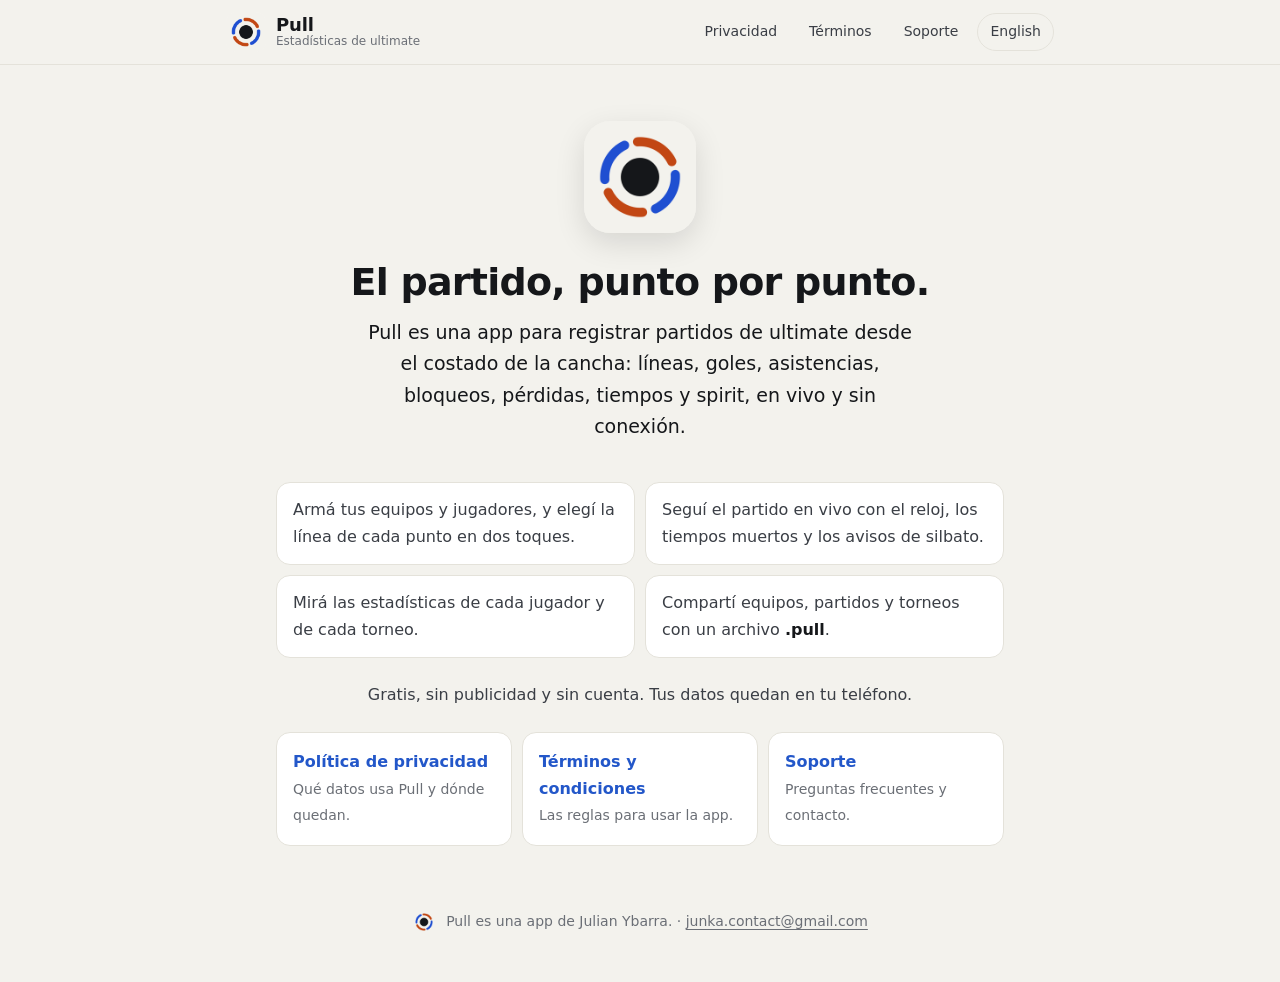
==== pull/index.html @ 29eddbca "feat(pull): add privacy policy, terms and support pages Spanish by default with an English version u" ====
<!doctype html>
<html lang="es">
<head>
<meta charset="utf-8">
<meta name="viewport" content="width=device-width, initial-scale=1">
<title>Pull: estadísticas de ultimate</title>
<meta name="description" content="Pull registra partidos, líneas y estadísticas de ultimate frisbee desde el costado de la cancha.">
<link rel="icon" type="image/png" href="assets/favicon.png">
<link rel="stylesheet" href="assets/site.css">
</head>
<body>
<header class="top">
  <div class="bar">
    <a class="brand" href="./"><img src="assets/icon.png" alt="" width="40" height="40"><span><b>Pull</b><small>Estadísticas de ultimate</small></span></a>
    <nav><a href="privacy/">Privacidad</a><a href="terms/">Términos</a><a href="support/">Soporte</a><a class="lang" href="en/" hreflang="en">English</a></nav>
  </div>
</header>
<main class="home">
<section class="hero"><img src="assets/icon.png" alt="Pull" width="112" height="112">
<h1>El partido, punto por punto.</h1>
<p class="lead">Pull es una app para registrar partidos de ultimate desde el costado de la cancha: líneas, goles, asistencias, bloqueos, pérdidas, tiempos y spirit, en vivo y sin conexión.</p>
</section>
<ul class="features">
<li>Armá tus equipos y jugadores, y elegí la línea de cada punto en dos toques.</li>
<li>Seguí el partido en vivo con el reloj, los tiempos muertos y los avisos de silbato.</li>
<li>Mirá las estadísticas de cada jugador y de cada torneo.</li>
<li>Compartí equipos, partidos y torneos con un archivo <strong>.pull</strong>.</li>
</ul>
<p class="note">Gratis, sin publicidad y sin cuenta. Tus datos quedan en tu teléfono.</p>
<div class="cards"><a href="privacy/"><b>Política de privacidad</b><span>Qué datos usa Pull y dónde quedan.</span></a><a href="terms/"><b>Términos y condiciones</b><span>Las reglas para usar la app.</span></a><a href="support/"><b>Soporte</b><span>Preguntas frecuentes y contacto.</span></a></div>
</main>
<footer>
  <img src="assets/icon.png" alt="" width="24" height="24">
  <p>Pull es una app de Julian Ybarra. · <a href="mailto:junka.contact@gmail.com">junka.contact@gmail.com</a></p>
</footer>
</body>
</html>
---- pull/assets/site.css ----
:root {
  --ground: #F3F2ED; --sheet: #FFFFFF; --tint: #FBF4EF; --ink: #15171A; --ink-2: #3A3E45; --ink-3: #6B6F76;
  --rule: #E4E2DA; --blue: #2357C9; --orange: #C8471C; --link: #2357C9;
}
@media (prefers-color-scheme: dark) {
  :root {
    --ground: #0F1012; --sheet: #191B1E; --tint: #24201D; --ink: #F3F4F5; --ink-2: #C3C8CE; --ink-3: #8F959D;
    --rule: #2A2D31; --blue: #86A8F2; --orange: #F08A5D; --link: #86A8F2;
  }
}
* { box-sizing: border-box; }
html { background: var(--ground); }
body {
  margin: 0; color: var(--ink);
  font: 16px/1.65 ui-sans-serif, system-ui, -apple-system, "Segoe UI", Roboto, sans-serif;
}
a { color: var(--link); text-underline-offset: 3px; }

/* Top bar */
.top { position: sticky; top: 0; z-index: 1; background: color-mix(in srgb, var(--ground) 88%, transparent); backdrop-filter: blur(10px); border-bottom: 1px solid var(--rule); }
.bar { max-width: 860px; margin: 0 auto; padding: 12px 16px; display: flex; align-items: center; justify-content: space-between; gap: 12px; flex-wrap: wrap; }
.brand { display: flex; align-items: center; gap: 10px; color: var(--ink); text-decoration: none; }
.brand img { border-radius: 10px; }
.brand span { display: flex; flex-direction: column; line-height: 1.15; }
.brand b { font-size: 18px; letter-spacing: -0.01em; }
.brand small { font-size: 12px; color: var(--ink-3); }
nav { display: flex; gap: 6px; flex-wrap: wrap; }
nav a { color: var(--ink-2); text-decoration: none; font-size: 14px; padding: 6px 12px; border-radius: 999px; border: 1px solid transparent; }
nav a:hover { border-color: var(--rule); }
nav a[aria-current="page"] { background: var(--ink); color: var(--ground); }
nav a.lang { border-color: var(--rule); }

/* Content */
main { max-width: 760px; margin: 32px auto 0; padding: 0 16px; }
main.doc { background: var(--sheet); border: 1px solid var(--rule); border-radius: 20px; padding: 40px clamp(20px, 6vw, 56px) 48px; }
h1 { font-size: clamp(28px, 6vw, 38px); line-height: 1.15; letter-spacing: -0.02em; margin: 0; font-weight: 800; }
main.doc h1::after { content: ""; display: block; width: 48px; height: 4px; border-radius: 2px; margin-top: 14px; background: linear-gradient(90deg, var(--blue) 50%, var(--orange) 50%); }
h2 { font-size: 18px; margin: 36px 0 6px; display: flex; align-items: center; gap: 10px; }
h2::before { content: ""; width: 8px; height: 8px; border-radius: 50%; background: var(--orange); flex: none; }
p, li { color: var(--ink-2); }
strong, b { color: var(--ink); }
ul { padding-left: 22px; }
li::marker { color: var(--blue); }
.meta { color: var(--ink-3); font-size: 14px; margin-top: 18px; }
.lead { font-size: 19px; color: var(--ink); }
.box { background: var(--tint); border-left: 4px solid var(--orange); border-radius: 0 12px 12px 0; padding: 16px 18px; margin: 24px 0; }
.box p { margin: 0; color: var(--ink); }

/* Home */
.hero { text-align: center; padding: 24px 0 8px; }
.hero img { border-radius: 26px; box-shadow: 0 10px 30px rgba(0, 0, 0, .12); }
.hero h1 { margin-top: 20px; }
.hero .lead { max-width: 560px; margin: 12px auto 0; }
.features { list-style: none; padding: 0; margin: 32px 0 0; display: grid; gap: 10px; grid-template-columns: repeat(auto-fit, minmax(280px, 1fr)); }
.features li { background: var(--sheet); border: 1px solid var(--rule); border-radius: 14px; padding: 14px 16px; }
.note { text-align: center; margin-top: 24px; }
.cards { display: grid; gap: 10px; grid-template-columns: repeat(auto-fit, minmax(200px, 1fr)); margin-top: 24px; }
.cards a { display: block; text-decoration: none; background: var(--sheet); border: 1px solid var(--rule); border-radius: 14px; padding: 16px; }
.cards a:hover { border-color: var(--blue); }
.cards b { display: block; color: var(--link); }
.cards span { font-size: 14px; color: var(--ink-3); }

/* Footer */
footer { max-width: 760px; margin: 40px auto 0; padding: 24px 16px 48px; display: flex; align-items: center; justify-content: center; gap: 10px; flex-wrap: wrap; text-align: center; }
footer img { border-radius: 6px; }
footer p { margin: 0; font-size: 14px; color: var(--ink-3); }
footer a { color: var(--ink-3); }
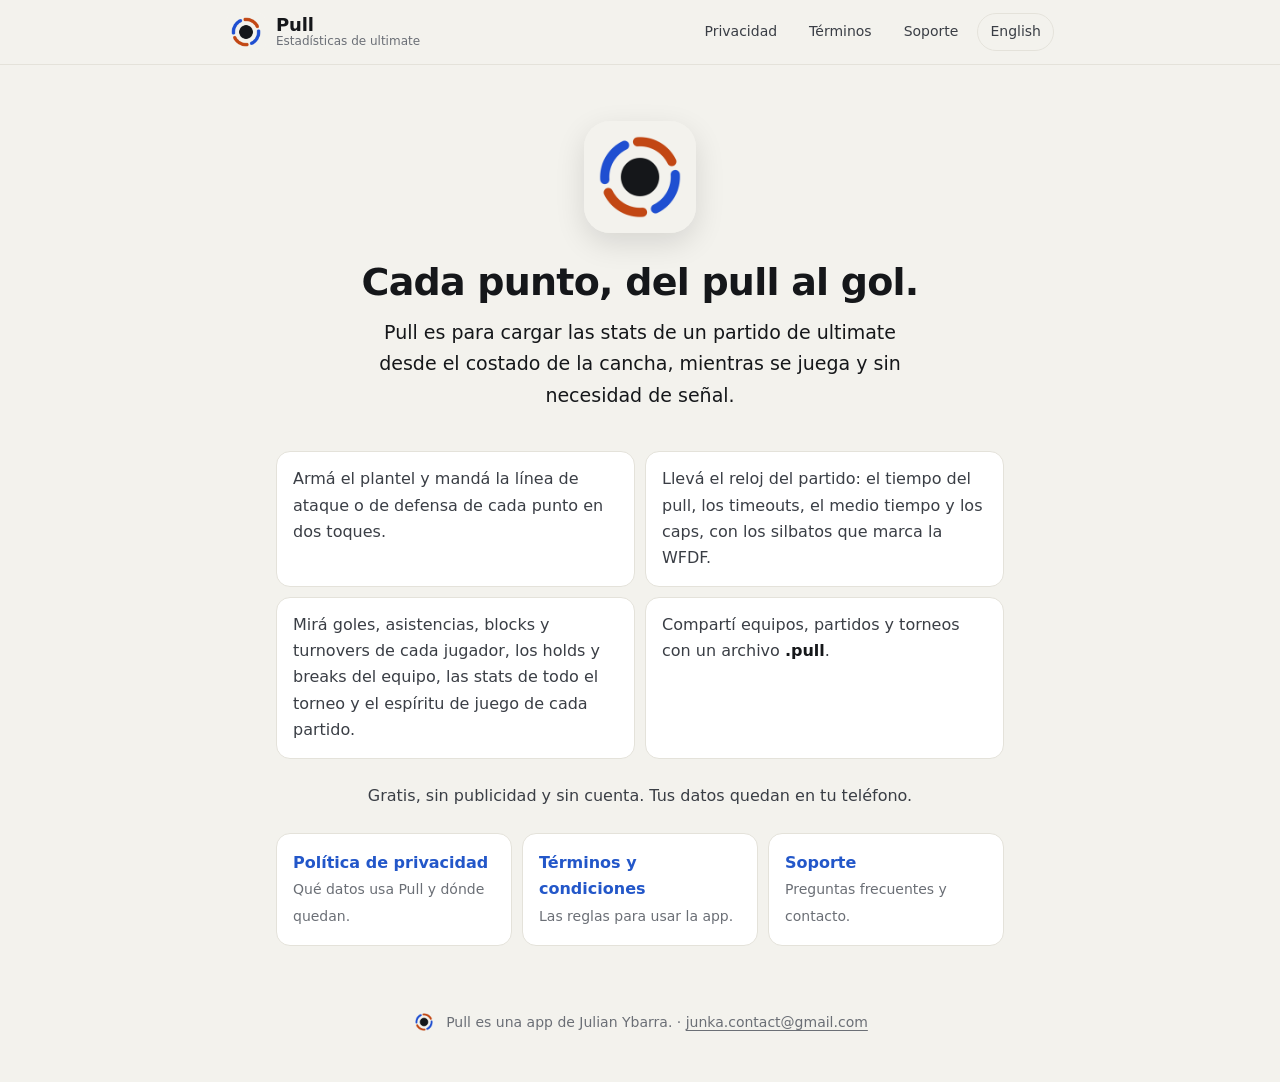
==== commit 0f67e57d: "docs(pull): use ultimate wording on home, terms and support pages" ====
--- a/pull/index.html
+++ b/pull/index.html
@@ -17,13 +17,13 @@
 </header>
 <main class="home">
 <section class="hero"><img src="assets/icon.png" alt="Pull" width="112" height="112">
-<h1>El partido, punto por punto.</h1>
-<p class="lead">Pull es una app para registrar partidos de ultimate desde el costado de la cancha: líneas, goles, asistencias, bloqueos, pérdidas, tiempos y spirit, en vivo y sin conexión.</p>
+<h1>Cada punto, del pull al gol.</h1>
+<p class="lead">Pull es para cargar las stats de un partido de ultimate desde el costado de la cancha, mientras se juega y sin necesidad de señal.</p>
 </section>
 <ul class="features">
-<li>Armá tus equipos y jugadores, y elegí la línea de cada punto en dos toques.</li>
-<li>Seguí el partido en vivo con el reloj, los tiempos muertos y los avisos de silbato.</li>
-<li>Mirá las estadísticas de cada jugador y de cada torneo.</li>
+<li>Armá el plantel y mandá la línea de ataque o de defensa de cada punto en dos toques.</li>
+<li>Llevá el reloj del partido: el tiempo del pull, los timeouts, el medio tiempo y los caps, con los silbatos que marca la WFDF.</li>
+<li>Mirá goles, asistencias, blocks y turnovers de cada jugador, los holds y breaks del equipo, las stats de todo el torneo y el espíritu de juego de cada partido.</li>
 <li>Compartí equipos, partidos y torneos con un archivo <strong>.pull</strong>.</li>
 </ul>
 <p class="note">Gratis, sin publicidad y sin cuenta. Tus datos quedan en tu teléfono.</p>
